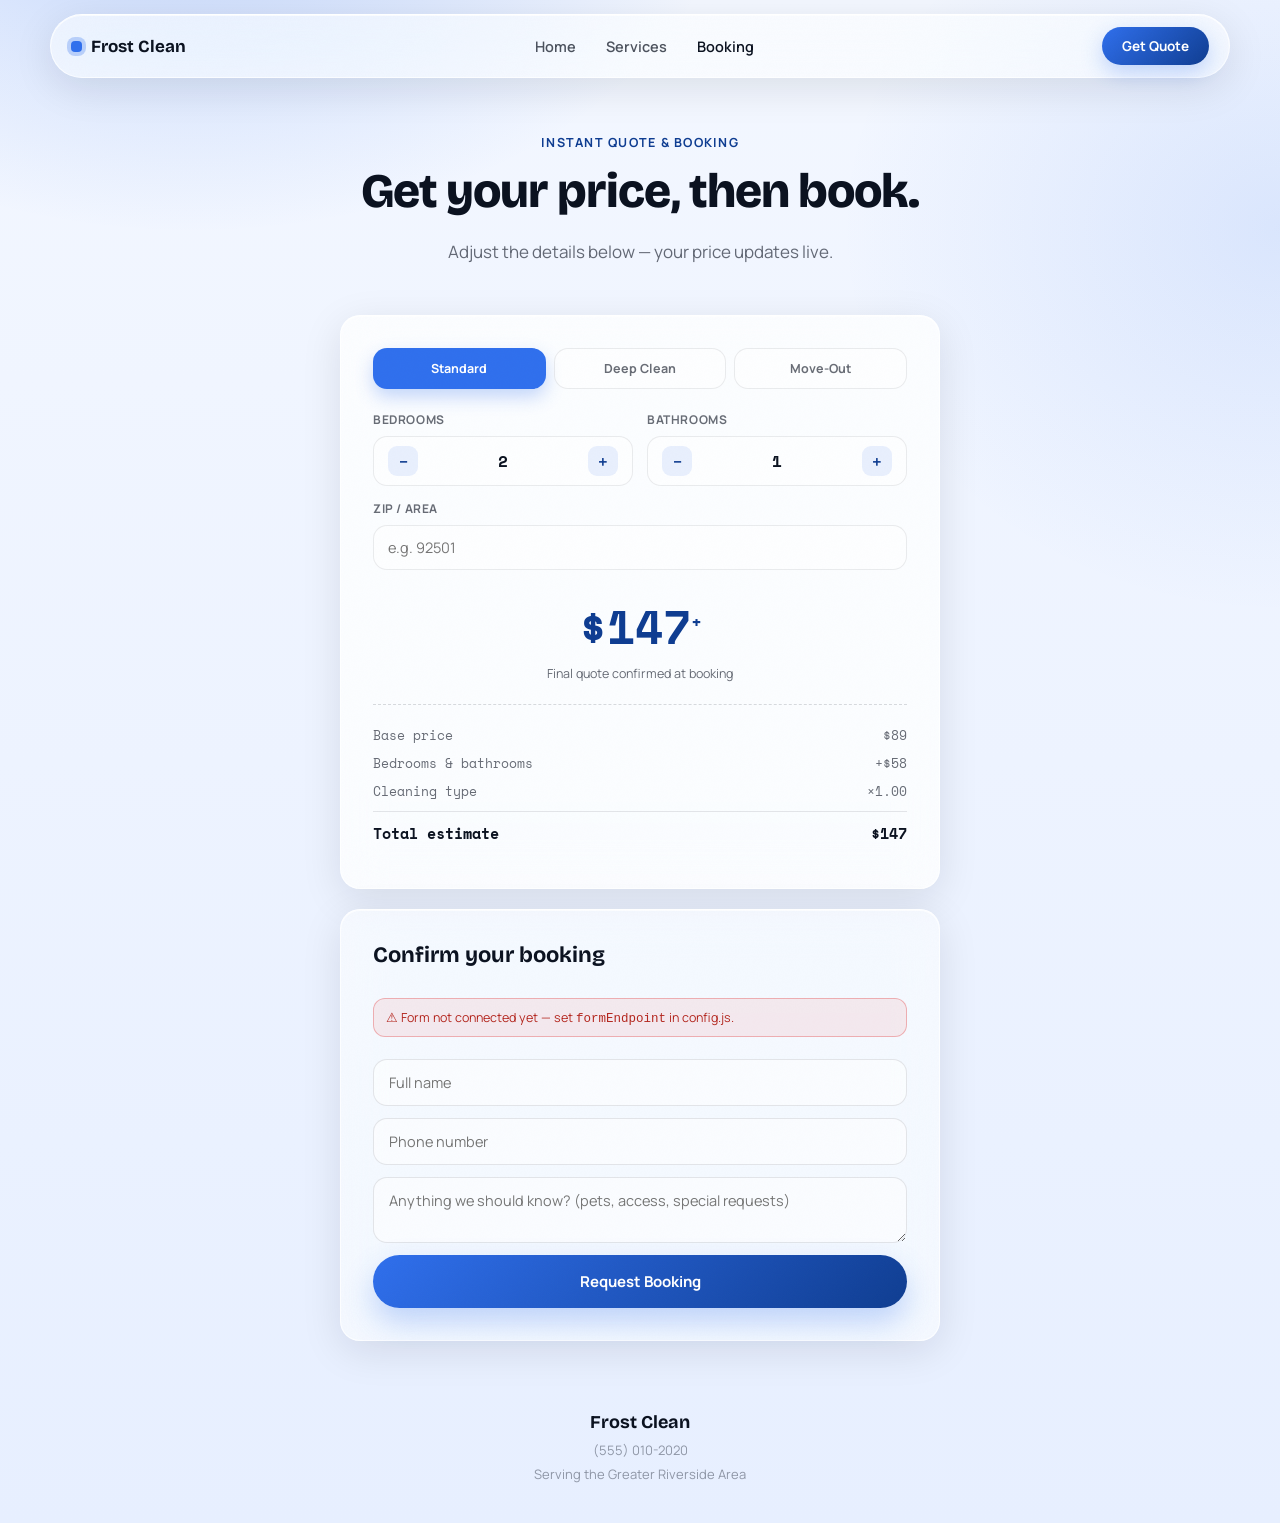
==== booking.html @ 078ac019 "Add files via upload" ====
<!DOCTYPE html>
<html lang="en">
<head>
<meta charset="UTF-8">
<meta name="viewport" content="width=device-width, initial-scale=1.0">
<title>Frost Clean — Book Now</title>
<link rel="icon" href="data:image/svg+xml,%3Csvg xmlns='http://www.w3.org/2000/svg' viewBox='0 0 32 32'%3E%3Crect width='32' height='32' rx='8' fill='%232F6FED'/%3E%3Ccircle cx='16' cy='16' r='7' fill='white' fill-opacity='0.9'/%3E%3C/svg%3E">
<link rel="stylesheet" href="styles.css">
</head>
<body>

<header>
  <div class="nav-inner glass">
    <div class="brand"><span class="brand-dot"></span> <span data-biz-name>Frost Clean</span></div>
    <div class="nav-links">
      <a href="index.html">Home</a>
      <a href="services.html">Services</a>
      <a href="booking.html" class="current">Booking</a>
    </div>
    <a href="booking.html" class="nav-cta">Get Quote</a>
  </div>
</header>

<section class="hero wrap" style="padding-top:70px;">
  <div class="eyebrow">Instant Quote &amp; Booking</div>
  <h1 class="font-display" style="font-size:clamp(32px,5.6vw,48px);">Get your price, then book.</h1>
  <p>Adjust the details below — your price updates live.</p>
</section>

<section class="wrap">
  <div class="calc glass glass-strong glass-reactive">
    <div class="type-pills" id="typePills"></div>

    <div class="calc-grid">
      <div class="field">
        <label>Bedrooms</label>
        <div class="stepper">
          <button type="button" data-step="-1" data-target="bed" aria-label="Decrease bedrooms">&minus;</button>
          <span id="bedVal">2</span>
          <button type="button" data-step="1" data-target="bed" aria-label="Increase bedrooms">+</button>
        </div>
      </div>
      <div class="field">
        <label>Bathrooms</label>
        <div class="stepper">
          <button type="button" data-step="-1" data-target="bath" aria-label="Decrease bathrooms">&minus;</button>
          <span id="bathVal">1</span>
          <button type="button" data-step="1" data-target="bath" aria-label="Increase bathrooms">+</button>
        </div>
      </div>
      <div class="field zip-field" style="grid-column: span 2;">
        <label for="zipVal">Zip / Area</label>
        <input type="text" id="zipVal" placeholder="e.g. 92501">
      </div>
    </div>

    <div class="price-hero">
      <div class="ripple" id="ripple"></div>
      <div class="amount" id="priceAmount">$0<sup>+</sup></div>
      <div class="caption">Final quote confirmed at booking</div>
    </div>

    <div class="breakdown">
      <div class="b-row"><span>Base price</span><span id="bBase">$0</span></div>
      <div class="b-row"><span>Bedrooms &amp; bathrooms</span><span id="bRooms">+$0</span></div>
      <div class="b-row"><span>Cleaning type</span><span id="bType">&times;1.00</span></div>
      <div class="b-row total"><span>Total estimate</span><span id="bTotal">$0</span></div>
    </div>
  </div>

  <div class="calc glass" style="margin-top:20px;">
    <h2 class="font-display" style="font-size:22px; margin-bottom:18px;">Confirm your booking</h2>
    <form class="book-form" id="bookingForm">
      <input type="hidden" id="quoteSummaryHidden" name="quote_summary" value="">
      <input type="text" name="_gotcha" style="display:none" tabindex="-1" autocomplete="off">

      <label class="sr-only" for="bName">Full name</label>
      <input type="text" id="bName" name="name" placeholder="Full name" required autocomplete="name">

      <label class="sr-only" for="bPhone">Phone number</label>
      <input type="tel" id="bPhone" name="phone" placeholder="Phone number" required autocomplete="tel">

      <label class="sr-only" for="bNotes">Notes</label>
      <textarea id="bNotes" name="notes" placeholder="Anything we should know? (pets, access, special requests)"></textarea>

      <button type="submit" class="btn-primary">Request Booking</button>
    </form>
  </div>
</section>

<footer>
  <div class="footer-brand" data-biz-name>Frost Clean</div>
  <div class="footer-meta" data-biz-phone>(555) 010-2020</div>
  <div class="footer-meta" data-biz-area></div>
</footer>

<script src="config.js"></script>
<script src="script.js"></script>
</body>
</html>
---- styles.css ----
/* ============================================================
   FROST — main stylesheet
   Fonts: Bricolage Grotesque (display, has real character),
          Manrope (body), Space Mono (data/price — adds personality)
   ============================================================ */

@import url('https://fonts.googleapis.com/css2?family=Bricolage+Grotesque:opsz,wght@12..96,400..800&family=Manrope:wght@400;500;600;700;800&family=Space+Mono:wght@400;700&display=swap');

:root{
  --ink: #0B1220;
  --ink-soft: rgba(11,18,32,0.62);
  --ink-faint: rgba(11,18,32,0.4);
  --blue: #2F6FED;
  --blue-bright: #4FA8FF;
  --blue-deep: #0F3D91;
  --blue-glow: rgba(47,111,237,0.28);
  --surface: #F3F7FF;
  --surface-2: #E7EFFF;
  --glass: rgba(255,255,255,0.55);
  --glass-strong: rgba(255,255,255,0.78);
  --glass-border: rgba(255,255,255,0.7);
  --radius-lg: 28px;
  --radius-md: 20px;
  --radius-sm: 13px;
}

*{ margin:0; padding:0; box-sizing:border-box; }
html{ scroll-behavior:smooth; }
body{
  font-family:'Manrope', sans-serif;
  color:var(--ink);
  background:
    radial-gradient(ellipse 1000px 700px at 15% -10%, var(--blue-glow), transparent 55%),
    radial-gradient(ellipse 800px 700px at 100% 15%, rgba(47,111,237,0.12), transparent 55%),
    linear-gradient(180deg, var(--surface) 0%, var(--surface-2) 100%);
  overflow-x:hidden;
  -webkit-font-smoothing:antialiased;
}
a{ color:inherit; text-decoration:none; }
button{ font-family:inherit; cursor:pointer; border:none; background:none; }
img{ max-width:100%; display:block; }
::selection{ background:var(--blue); color:#fff; }

@media (prefers-reduced-motion: reduce){
  *{ animation-duration:0.01ms !important; animation-iteration-count:1 !important; transition-duration:0.01ms !important; }
}

.font-display{ font-family:'Bricolage Grotesque', sans-serif; }
.font-mono{ font-family:'Space Mono', monospace; }

.wrap{ max-width:1180px; margin:0 auto; padding:0 24px; }

/* ============================================================
   GLASS PRIMITIVE — layered, grainy, directionally lit (not flat)
   ============================================================ */
.glass{
  position:relative;
  background:var(--glass);
  backdrop-filter:blur(20px) saturate(160%);
  -webkit-backdrop-filter:blur(20px) saturate(160%);
  border:1px solid var(--glass-border);
  border-top-color:rgba(255,255,255,0.95);
  border-radius:var(--radius-md);
  box-shadow:0 10px 40px rgba(11,18,32,0.10), inset 0 1px 0 rgba(255,255,255,0.7);
}
.glass::before{
  content:''; position:absolute; inset:0; border-radius:inherit; pointer-events:none; opacity:0.5;
  background-image:url("data:image/svg+xml,%3Csvg xmlns='http://www.w3.org/2000/svg' width='60' height='60'%3E%3Cfilter id='n'%3E%3CfeTurbulence type='fractalNoise' baseFrequency='0.9' numOctaves='2' stitchTiles='stitch'/%3E%3C/filter%3E%3Crect width='100%25' height='100%25' filter='url(%23n)' opacity='0.03'/%3E%3C/svg%3E");
}
.glass-strong{ background:var(--glass-strong); }

/* cursor-reactive highlight — set via JS custom props --mx/--my */
.glass-reactive{ --mx:50%; --my:50%; }
.glass-reactive::after{
  content:''; position:absolute; inset:0; border-radius:inherit; pointer-events:none;
  background: radial-gradient(circle 220px at var(--mx) var(--my), rgba(255,255,255,0.55), transparent 70%);
  opacity:0; transition:opacity .3s ease;
}
.glass-reactive:hover::after{ opacity:1; }

.tilt{ transition:transform .35s cubic-bezier(.2,.8,.2,1), box-shadow .35s ease; }
.tilt:hover{ transform:translateY(-5px); box-shadow:0 24px 60px rgba(11,18,32,0.16); }

/* ============================================================
   THE OPENING WIPE (site-wide, plays once per session)
   ============================================================ */
#intro{
  position:fixed; inset:0; z-index:9999;
  background:
    radial-gradient(circle at 30% 20%, rgba(255,255,255,0.9), transparent 55%),
    linear-gradient(160deg, #eaf3ff 0%, #cfe3ff 45%, #9fc3ff 100%);
  clip-path: polygon(0% 0%, 100% 0%, 100% 100%, 0% 100%);
  animation: wipeAway 1.6s 0.9s cubic-bezier(.7,0,.2,1) forwards;
}
#intro::before{
  content:''; position:absolute; inset:0;
  background: linear-gradient(115deg, transparent 35%, rgba(255,255,255,0.7) 48%, transparent 60%);
  background-size: 260% 260%; background-position: 120% 0%;
  animation: shineSweep 1.4s 1.0s ease-in forwards;
}
@keyframes shineSweep{ to{ background-position: -20% 100%; } }
@keyframes wipeAway{
  0%{ clip-path: polygon(0% 0%, 100% 0%, 100% 100%, 0% 100%); }
  100%{ clip-path: polygon(150% -60%, 230% -60%, 230% 170%, 150% 170%); }
}
.foam-bubble{
  position:absolute; border-radius:50%;
  background: radial-gradient(circle at 30% 30%, #ffffff, #cfe3ff 70%);
  opacity:0; transform:scale(0.3);
  animation: bubbleUp 0.7s ease-out forwards;
  box-shadow: inset -4px -4px 10px rgba(47,111,237,0.15), 0 4px 10px rgba(47,111,237,0.15);
}
@keyframes bubbleUp{
  0%{ opacity:0; transform:scale(0.3) translateY(20px); }
  60%{ opacity:1; transform:scale(1.08) translateY(0); }
  100%{ opacity:0.95; transform:scale(1) translateY(0); }
}
.intro-word{
  position:absolute; top:50%; left:50%; transform:translate(-50%,-50%);
  font-family:'Bricolage Grotesque',sans-serif; font-weight:800; font-size:clamp(28px,6vw,54px);
  color:var(--blue-deep); letter-spacing:-0.02em; opacity:0;
  animation: wordIn 0.6s ease-out 0.15s forwards, wordOut 0.5s ease-in 1.0s forwards;
}
@keyframes wordIn{ from{ opacity:0; transform:translate(-50%,-50%) scale(0.85); } to{ opacity:1; transform:translate(-50%,-50%) scale(1); } }
@keyframes wordOut{ to{ opacity:0; transform:translate(-50%,-50%) scale(1.05); } }
body.intro-active{ overflow:hidden; height:100%; }

/* ============================================================
   NAV
   ============================================================ */
header{ position:sticky; top:14px; z-index:100; display:flex; justify-content:center; padding:0 14px; }
.nav-inner{
  width:100%; max-width:1180px; display:flex; align-items:center; justify-content:space-between;
  padding:12px 20px; border-radius:999px;
}
.brand{ display:flex; align-items:center; gap:9px; font-family:'Bricolage Grotesque',sans-serif; font-weight:700; font-size:17px; }
.brand-dot{ width:11px; height:11px; border-radius:4px; background:var(--blue); box-shadow:0 0 0 4px var(--blue-glow); }
.nav-links{ display:flex; gap:30px; font-size:14.5px; font-weight:600; }
.nav-links a{ opacity:.72; transition:.2s; }
.nav-links a:hover, .nav-links a.current{ opacity:1; }
.nav-cta{
  background:linear-gradient(135deg, var(--blue), var(--blue-deep)); color:#fff; font-weight:700; font-size:13.5px;
  padding:10px 20px; border-radius:999px; box-shadow:0 8px 22px var(--blue-glow); transition:transform .2s;
}
.nav-cta:hover{ transform:translateY(-2px); }
.nav-toggle{ display:none; }

/* ============================================================
   HERO with split-word entrance
   ============================================================ */
.hero{ text-align:center; padding:90px 24px 50px; }
.eyebrow{ font-size:12.5px; font-weight:700; letter-spacing:.1em; text-transform:uppercase; color:var(--blue-deep); margin-bottom:16px; }
.hero h1{ font-family:'Bricolage Grotesque',sans-serif; font-weight:800; font-size:clamp(38px,7vw,68px); letter-spacing:-0.02em; line-height:1.02; }
.split-word{ display:inline-block; overflow:hidden; vertical-align:top; margin:0 6px; }
.split-word span{ display:inline-block; transform:translateY(110%); animation:wordRise .7s cubic-bezier(.2,.9,.25,1) forwards; }
@keyframes wordRise{ to{ transform:translateY(0); } }
.hero p{ color:var(--ink-soft); max-width:540px; margin:22px auto 0; font-size:17px; line-height:1.6; }

/* trust marquee */
.marquee{ overflow:hidden; white-space:nowrap; padding:26px 0; -webkit-mask-image:linear-gradient(90deg,transparent,#000 10%,#000 90%,transparent); mask-image:linear-gradient(90deg,transparent,#000 10%,#000 90%,transparent); }
.marquee-track{ display:inline-flex; animation:scrollMarquee 22s linear infinite; }
.marquee-track span{ font-family:'Space Mono',monospace; font-size:13px; letter-spacing:.06em; padding:0 26px; color:var(--ink-faint); }
.marquee-track span.dot{ color:var(--blue); }
@keyframes scrollMarquee{ from{ transform:translateX(0); } to{ transform:translateX(-50%); } }

/* ============================================================
   BENTO SERVICES GRID (asymmetric — not uniform 3-col)
   ============================================================ */
section{ padding:70px 0; }
.section-head{ max-width:600px; margin:0 auto 44px; text-align:center; }
.section-head h2{ font-family:'Bricolage Grotesque',sans-serif; font-weight:800; font-size:clamp(28px,4.4vw,42px); letter-spacing:-0.01em; }
.section-head p{ color:var(--ink-soft); margin-top:12px; font-size:15.5px; }

.bento{ display:grid; grid-template-columns:repeat(4, 1fr); grid-auto-rows:150px; gap:16px; }
.bento-card{ padding:26px; display:flex; flex-direction:column; justify-content:flex-end; overflow:hidden; }
.bento-card.big{ grid-column:span 2; grid-row:span 2; }
.bento-card h3{ font-family:'Bricolage Grotesque',sans-serif; font-weight:700; font-size:20px; margin-bottom:8px; }
.bento-card.big h3{ font-size:26px; }
.bento-card p{ color:var(--ink-soft); font-size:14px; line-height:1.5; }
.bento-card .glow{ position:absolute; width:180px; height:180px; border-radius:50%; background:radial-gradient(circle, var(--blue-glow), transparent 70%); top:-60px; right:-60px; }

/* ============================================================
   TESTIMONIALS
   ============================================================ */
.testi-grid{ display:grid; grid-template-columns:repeat(3,1fr); gap:18px; }
.testi-card{ padding:26px; }
.stars{ color:var(--blue); letter-spacing:2px; margin-bottom:12px; }
.testi-card p{ font-size:14.5px; margin-bottom:14px; }
.testi-name{ font-weight:700; font-size:13.5px; }

/* ============================================================
   BIG CTA BANNER
   ============================================================ */
.cta-banner{
  margin:20px 24px; padding:60px 40px; text-align:center; border-radius:32px;
  background:linear-gradient(135deg, var(--blue-deep), var(--blue));
  color:#fff; position:relative; overflow:hidden;
}
.cta-banner h2{ font-family:'Bricolage Grotesque',sans-serif; font-weight:800; font-size:clamp(28px,4.6vw,44px); margin-bottom:14px; }
.cta-banner p{ opacity:.85; max-width:460px; margin:0 auto 26px; }
.cta-banner .btn-white{
  display:inline-block; background:#fff; color:var(--blue-deep); font-weight:800; padding:15px 30px; border-radius:999px;
  transition:transform .2s;
}
.cta-banner .btn-white:hover{ transform:translateY(-3px); }

/* ============================================================
   CALCULATOR (booking page)
   ============================================================ */
.calc{ max-width:600px; margin:0 auto; padding:32px; }
.type-pills{ display:flex; gap:8px; margin-bottom:22px; }
.pill{ flex:1; text-align:center; padding:11px 8px; border-radius:14px; font-size:12.5px; font-weight:700;
  background:rgba(255,255,255,0.5); border:1px solid rgba(11,18,32,0.08); cursor:pointer; transition:.2s; color:var(--ink-soft); }
.pill.active{ background:var(--blue); color:#fff; box-shadow:0 8px 18px var(--blue-glow); border-color:transparent; }
.calc-grid{ display:grid; grid-template-columns:1fr 1fr; gap:14px; margin-bottom:22px; }
.field label{ display:block; font-size:12px; font-weight:700; color:var(--ink-soft); text-transform:uppercase; letter-spacing:.05em; margin-bottom:8px; }
.stepper{ display:flex; align-items:center; gap:12px; background:rgba(255,255,255,0.5); border:1px solid rgba(11,18,32,0.08); border-radius:14px; padding:9px 14px; }
.stepper button{ width:30px; height:30px; border-radius:9px; background:rgba(47,111,237,0.1); color:var(--blue-deep); font-size:17px; font-weight:700; transition:.2s; }
.stepper button:hover{ background:var(--blue); color:#fff; }
.stepper span{ font-family:'Space Mono',monospace; font-weight:700; flex:1; text-align:center; }
.zip-field input{ width:100%; padding:12px 14px; border-radius:14px; border:1px solid rgba(11,18,32,0.08); background:rgba(255,255,255,0.5); font-family:inherit; font-size:14.5px; }
.zip-field input:focus{ outline:none; border-color:var(--blue); box-shadow:0 0 0 3px var(--blue-glow); }
.breakdown{ border-top:1px dashed rgba(11,18,32,0.15); padding-top:16px; margin-bottom:8px; }
.b-row{ display:flex; justify-content:space-between; font-size:13px; color:var(--ink-soft); padding:4px 0; font-family:'Space Mono',monospace; }
.b-row.total{ color:var(--ink); font-weight:700; font-size:15px; border-top:1px solid rgba(11,18,32,0.1); margin-top:6px; padding-top:10px; }
.price-hero{ text-align:center; margin:18px 0 22px; position:relative; }
.price-hero .amount{ font-family:'Space Mono',monospace; font-weight:700; font-size:46px; color:var(--blue-deep); }
.price-hero .amount sup{ font-size:18px; }
.price-hero .caption{ font-size:12.5px; color:var(--ink-soft); margin-top:4px; }
.ripple{ position:absolute; left:50%; top:50%; width:10px; height:10px; border-radius:50%; border:2px solid var(--blue-bright); transform:translate(-50%,-50%); opacity:0; pointer-events:none; }
.ripple.animate{ animation: rippleOut 0.6s ease-out; }
@keyframes rippleOut{ 0%{ opacity:0.8; width:10px; height:10px; } 100%{ opacity:0; width:170px; height:170px; } }

.btn-primary{
  display:block; width:100%; text-align:center; padding:16px; border-radius:999px;
  background:linear-gradient(135deg, var(--blue), var(--blue-deep)); color:#fff;
  font-weight:700; font-size:15px; box-shadow:0 14px 30px var(--blue-glow); transition:transform .2s;
}
.btn-primary:hover{ transform:translateY(-3px); }

.book-form{ display:flex; flex-direction:column; gap:12px; margin-top:30px; }
.book-form input, .book-form select, .book-form textarea{
  padding:13px 15px; border-radius:14px; border:1px solid rgba(11,18,32,0.1); background:rgba(255,255,255,0.55);
  font-family:inherit; font-size:14.5px;
}
.book-form input:focus, .book-form select:focus, .book-form textarea:focus{ outline:none; border-color:var(--blue); box-shadow:0 0 0 3px var(--blue-glow); }
.sr-only{ position:absolute; width:1px; height:1px; padding:0; margin:-1px; overflow:hidden; clip:rect(0,0,0,0); white-space:nowrap; border:0; }

/* ============================================================
   SERVICES PAGE — pricing tiers
   ============================================================ */
.tier-grid{ display:grid; grid-template-columns:repeat(3,1fr); gap:20px; }
.tier-card{ padding:32px 26px; text-align:center; }
.tier-card.featured{ border:2px solid var(--blue); transform:scale(1.03); }
.tier-name{ font-family:'Bricolage Grotesque',sans-serif; font-weight:700; font-size:20px; margin-bottom:8px; }
.tier-price{ font-family:'Space Mono',monospace; font-weight:700; font-size:36px; color:var(--blue-deep); margin-bottom:16px; }
.tier-list{ list-style:none; text-align:left; margin-bottom:24px; }
.tier-list li{ font-size:13.5px; color:var(--ink-soft); padding:7px 0; border-bottom:1px solid rgba(11,18,32,0.06); }
.tier-list li::before{ content:'✓ '; color:var(--blue); font-weight:700; }

/* ============================================================
   WIPE-CLEAN SCROLL REVEAL
   ============================================================ */
.wipe{ opacity:0; clip-path: polygon(0 0, 0 0, 0 100%, 0% 100%); transition: clip-path 0.9s cubic-bezier(.65,0,.35,1), opacity 0.5s ease; }
.wipe.wipe-in{ opacity:1; clip-path: polygon(0 0, 100% 0, 100% 100%, 0% 100%); }

/* ============================================================
   FOOTER
   ============================================================ */
footer{ text-align:center; padding:70px 20px 40px; }
.footer-brand{ font-family:'Bricolage Grotesque',sans-serif; font-weight:700; font-size:18px; margin-bottom:8px; }
.footer-meta{ font-size:13px; color:var(--ink-faint); margin-top:6px; }

/* ============================================================
   RESPONSIVE
   ============================================================ */
@media (max-width:900px){
  .bento{ grid-template-columns:repeat(2,1fr); }
  .bento-card.big{ grid-column:span 2; grid-row:span 1; min-height:200px; }
  .testi-grid{ grid-template-columns:1fr; }
  .tier-grid{ grid-template-columns:1fr; }
  .tier-card.featured{ transform:none; }
}
@media (max-width:640px){
  .nav-links{ display:none; }
  .bento{ grid-template-columns:1fr; }
  .bento-card.big{ grid-column:span 1; }
  .calc-grid{ grid-template-columns:1fr; }
}
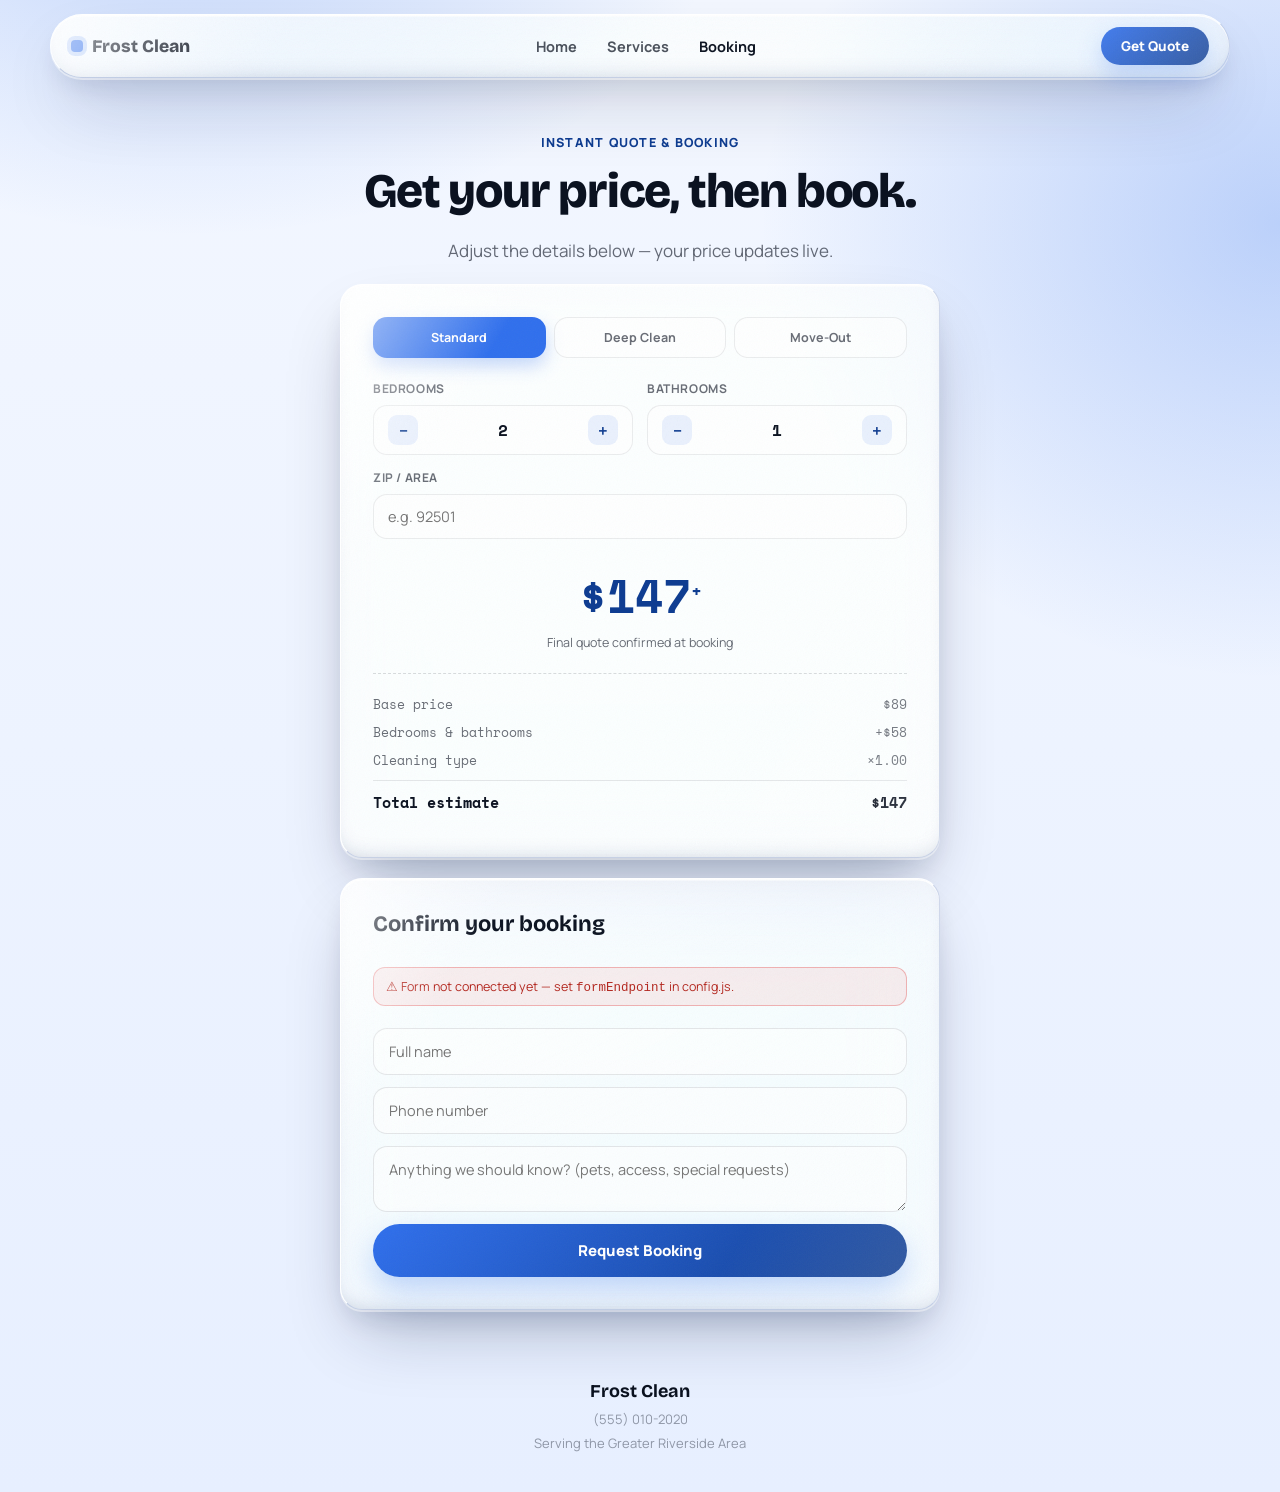
==== commit 6534ca5d: "Add files via upload" ====
--- a/booking.html
+++ b/booking.html
@@ -3,8 +3,12 @@
 <head>
 <meta charset="UTF-8">
 <meta name="viewport" content="width=device-width, initial-scale=1.0">
+<meta name="theme-color" content="#2F6FED">
 <title>Frost Clean — Book Now</title>
+<meta name="description" content="Get an instant price and book your cleaning in under a minute.">
 <link rel="icon" href="data:image/svg+xml,%3Csvg xmlns='http://www.w3.org/2000/svg' viewBox='0 0 32 32'%3E%3Crect width='32' height='32' rx='8' fill='%232F6FED'/%3E%3Ccircle cx='16' cy='16' r='7' fill='white' fill-opacity='0.9'/%3E%3C/svg%3E">
+<link rel="preconnect" href="https://fonts.googleapis.com">
+<link rel="preconnect" href="https://fonts.gstatic.com" crossorigin>
 <link rel="stylesheet" href="styles.css">
 </head>
 <body>
@@ -94,7 +98,9 @@
   <div class="footer-meta" data-biz-area></div>
 </footer>
 
-<script src="config.js"></script>
-<script src="script.js"></script>
+<div class="mobile-cta glass-strong" id="mobileCta"></div>
+
+<script src="config.js" defer></script>
+<script src="script.js" defer></script>
 </body>
 </html>
--- a/styles.css
+++ b/styles.css
@@ -2,6 +2,11 @@
    FROST — main stylesheet
    Fonts: Bricolage Grotesque (display, has real character),
           Manrope (body), Space Mono (data/price — adds personality)
+
+   Colors are set as CSS variables here as sane fallbacks, but
+   theme.js overwrites --blue / --blue-deep / --blue-bright /
+   --blue-glow at runtime from config.js. You should not need to
+   edit the color values below for a normal rebrand.
    ============================================================ */
 
 @import url('https://fonts.googleapis.com/css2?family=Bricolage+Grotesque:opsz,wght@12..96,400..800&family=Manrope:wght@400;500;600;700;800&family=Space+Mono:wght@400;700&display=swap');
@@ -16,12 +21,12 @@
   --blue-glow: rgba(47,111,237,0.28);
   --surface: #F3F7FF;
   --surface-2: #E7EFFF;
-  --glass: rgba(255,255,255,0.55);
-  --glass-strong: rgba(255,255,255,0.78);
-  --glass-border: rgba(255,255,255,0.7);
-  --radius-lg: 28px;
-  --radius-md: 20px;
-  --radius-sm: 13px;
+  --glass: rgba(255,255,255,0.46);
+  --glass-strong: rgba(255,255,255,0.72);
+  --glass-border: rgba(255,255,255,0.75);
+  --radius-lg: 30px;
+  --radius-md: 22px;
+  --radius-sm: 14px;
 }
 
 *{ margin:0; padding:0; box-sizing:border-box; }
@@ -31,7 +36,7 @@
   color:var(--ink);
   background:
     radial-gradient(ellipse 1000px 700px at 15% -10%, var(--blue-glow), transparent 55%),
-    radial-gradient(ellipse 800px 700px at 100% 15%, rgba(47,111,237,0.12), transparent 55%),
+    radial-gradient(ellipse 800px 700px at 100% 15%, var(--blue-glow), transparent 65%),
     linear-gradient(180deg, var(--surface) 0%, var(--surface-2) 100%);
   overflow-x:hidden;
   -webkit-font-smoothing:antialiased;
@@ -51,38 +56,85 @@
 .wrap{ max-width:1180px; margin:0 auto; padding:0 24px; }
 
 /* ============================================================
-   GLASS PRIMITIVE — layered, grainy, directionally lit (not flat)
+   GLASS PRIMITIVE — thick, layered, directionally lit "real glass"
+   Built from: a lit top-left edge, a darker bottom-right edge,
+   a diagonal specular sheen, fine grain, and a deep drop shadow
+   so the panel reads as a physical slab, not a flat tint.
    ============================================================ */
 .glass{
   position:relative;
-  background:var(--glass);
-  backdrop-filter:blur(20px) saturate(160%);
-  -webkit-backdrop-filter:blur(20px) saturate(160%);
-  border:1px solid var(--glass-border);
+  background:
+    linear-gradient(155deg, var(--glass-strong) 0%, var(--glass) 55%, var(--glass) 100%);
+  backdrop-filter:blur(34px) saturate(190%) brightness(1.04);
+  -webkit-backdrop-filter:blur(34px) saturate(190%) brightness(1.04);
+  border-radius:var(--radius-md);
+  border:1.5px solid rgba(255,255,255,0.65);
   border-top-color:rgba(255,255,255,0.95);
-  border-radius:var(--radius-md);
-  box-shadow:0 10px 40px rgba(11,18,32,0.10), inset 0 1px 0 rgba(255,255,255,0.7);
+  border-left-color:rgba(255,255,255,0.85);
+  border-right-color:rgba(60,90,160,0.22);
+  border-bottom-color:rgba(60,90,160,0.28);
+  box-shadow:
+    inset 0 1.5px 0 rgba(255,255,255,0.95),
+    inset 0 -10px 24px -18px rgba(15,40,90,0.35),
+    0 2px 0 rgba(255,255,255,0.45),
+    0 14px 30px -10px rgba(11,25,60,0.16),
+    0 34px 70px -20px rgba(11,25,60,0.30);
 }
 .glass::before{
-  content:''; position:absolute; inset:0; border-radius:inherit; pointer-events:none; opacity:0.5;
-  background-image:url("data:image/svg+xml,%3Csvg xmlns='http://www.w3.org/2000/svg' width='60' height='60'%3E%3Cfilter id='n'%3E%3CfeTurbulence type='fractalNoise' baseFrequency='0.9' numOctaves='2' stitchTiles='stitch'/%3E%3C/filter%3E%3Crect width='100%25' height='100%25' filter='url(%23n)' opacity='0.03'/%3E%3C/svg%3E");
-}
-.glass-strong{ background:var(--glass-strong); }
+  content:''; position:absolute; inset:0; border-radius:inherit; pointer-events:none;
+  background-image:
+    linear-gradient(122deg, rgba(255,255,255,0.65) 0%, rgba(255,255,255,0) 20%, rgba(255,255,255,0) 72%, rgba(255,255,255,0.18) 100%),
+    url("data:image/svg+xml,%3Csvg xmlns='http://www.w3.org/2000/svg' width='60' height='60'%3E%3Cfilter id='n'%3E%3CfeTurbulence type='fractalNoise' baseFrequency='0.9' numOctaves='2' stitchTiles='stitch'/%3E%3C/filter%3E%3Crect width='100%25' height='100%25' filter='url(%23n)' opacity='0.045'/%3E%3C/svg%3E");
+  mix-blend-mode:normal;
+}
+.glass-strong{ background:linear-gradient(155deg, var(--glass-strong) 0%, var(--glass-strong) 100%); }
 
 /* cursor-reactive highlight — set via JS custom props --mx/--my */
 .glass-reactive{ --mx:50%; --my:50%; }
 .glass-reactive::after{
   content:''; position:absolute; inset:0; border-radius:inherit; pointer-events:none;
-  background: radial-gradient(circle 220px at var(--mx) var(--my), rgba(255,255,255,0.55), transparent 70%);
+  background: radial-gradient(circle 240px at var(--mx) var(--my), rgba(255,255,255,0.6), transparent 70%);
   opacity:0; transition:opacity .3s ease;
 }
 .glass-reactive:hover::after{ opacity:1; }
 
 .tilt{ transition:transform .35s cubic-bezier(.2,.8,.2,1), box-shadow .35s ease; }
-.tilt:hover{ transform:translateY(-5px); box-shadow:0 24px 60px rgba(11,18,32,0.16); }
+.tilt:hover{ transform:translateY(-6px); box-shadow:
+  inset 0 1.5px 0 rgba(255,255,255,0.95),
+  inset 0 -10px 24px -18px rgba(15,40,90,0.35),
+  0 2px 0 rgba(255,255,255,0.45),
+  0 24px 45px -12px rgba(11,25,60,0.22),
+  0 44px 90px -20px rgba(11,25,60,0.36); }
+
+/* ============================================================
+   3D TILT — real perspective rotation driven by cursor position
+   (set via JS custom props --rx/--ry/--tz), layered with the
+   glass specular sheen so a panel reads as a lifted, lit slab of
+   glass rather than a flat card with a shadow.
+   ============================================================ */
+.tilt-3d-scope{ perspective:1400px; }
+.tilt-3d{
+  --rx:0deg; --ry:0deg; --tz:0px;
+  transform:perspective(1400px) rotateX(var(--rx)) rotateY(var(--ry)) translateZ(var(--tz));
+  transition:transform .5s cubic-bezier(.2,.8,.2,1), box-shadow .5s ease;
+  will-change:transform;
+}
+.tilt-3d.tilting{ transition:transform .05s linear; }
+.tilt-3d:hover{
+  --tz:14px;
+  box-shadow:
+    inset 0 1.5px 0 rgba(255,255,255,0.95),
+    inset 0 -10px 24px -18px rgba(15,40,90,0.35),
+    0 2px 0 rgba(255,255,255,0.45),
+    0 30px 50px -14px rgba(11,25,60,0.24),
+    0 54px 100px -24px rgba(11,25,60,0.38);
+}
 
 /* ============================================================
    THE OPENING WIPE (site-wide, plays once per session)
+   Deliberately paced: mark draws in, name settles, tagline
+   arrives, then the frost wipes away. ~5.6s for first-time
+   visitors; a "Skip" control is always available.
    ============================================================ */
 #intro{
   position:fixed; inset:0; z-index:9999;
@@ -90,39 +142,69 @@
     radial-gradient(circle at 30% 20%, rgba(255,255,255,0.9), transparent 55%),
     linear-gradient(160deg, #eaf3ff 0%, #cfe3ff 45%, #9fc3ff 100%);
   clip-path: polygon(0% 0%, 100% 0%, 100% 100%, 0% 100%);
-  animation: wipeAway 1.6s 0.9s cubic-bezier(.7,0,.2,1) forwards;
+  animation: wipeAway 2.2s 3.4s cubic-bezier(.7,0,.2,1) forwards;
 }
 #intro::before{
   content:''; position:absolute; inset:0;
   background: linear-gradient(115deg, transparent 35%, rgba(255,255,255,0.7) 48%, transparent 60%);
   background-size: 260% 260%; background-position: 120% 0%;
-  animation: shineSweep 1.4s 1.0s ease-in forwards;
+  animation: shineSweep 2.0s 3.5s ease-in forwards;
 }
 @keyframes shineSweep{ to{ background-position: -20% 100%; } }
 @keyframes wipeAway{
   0%{ clip-path: polygon(0% 0%, 100% 0%, 100% 100%, 0% 100%); }
   100%{ clip-path: polygon(150% -60%, 230% -60%, 230% 170%, 150% 170%); }
 }
+.intro-mark{
+  position:absolute; top:44%; left:50%; transform:translate(-50%,-50%);
+  width:64px; height:64px; border-radius:18px;
+  background:rgba(255,255,255,0.5); border:2px solid rgba(255,255,255,0.9);
+  opacity:0; animation: markIn 1.1s cubic-bezier(.2,.8,.2,1) 0.2s forwards;
+}
+.intro-mark::before{
+  content:''; position:absolute; inset:14px; border-radius:50%;
+  background:var(--blue-deep); opacity:0.85;
+}
+@keyframes markIn{
+  0%{ opacity:0; transform:translate(-50%,-50%) scale(0.5) rotate(-25deg); }
+  70%{ opacity:1; transform:translate(-50%,-50%) scale(1.06) rotate(4deg); }
+  100%{ opacity:1; transform:translate(-50%,-50%) scale(1) rotate(0deg); }
+}
 .foam-bubble{
   position:absolute; border-radius:50%;
   background: radial-gradient(circle at 30% 30%, #ffffff, #cfe3ff 70%);
   opacity:0; transform:scale(0.3);
-  animation: bubbleUp 0.7s ease-out forwards;
+  animation: bubbleUp 1.3s ease-out forwards;
   box-shadow: inset -4px -4px 10px rgba(47,111,237,0.15), 0 4px 10px rgba(47,111,237,0.15);
 }
 @keyframes bubbleUp{
-  0%{ opacity:0; transform:scale(0.3) translateY(20px); }
-  60%{ opacity:1; transform:scale(1.08) translateY(0); }
+  0%{ opacity:0; transform:scale(0.3) translateY(26px); }
+  55%{ opacity:1; transform:scale(1.08) translateY(0); }
   100%{ opacity:0.95; transform:scale(1) translateY(0); }
 }
 .intro-word{
-  position:absolute; top:50%; left:50%; transform:translate(-50%,-50%);
+  position:absolute; top:56%; left:50%; transform:translate(-50%,-50%);
   font-family:'Bricolage Grotesque',sans-serif; font-weight:800; font-size:clamp(28px,6vw,54px);
-  color:var(--blue-deep); letter-spacing:-0.02em; opacity:0;
-  animation: wordIn 0.6s ease-out 0.15s forwards, wordOut 0.5s ease-in 1.0s forwards;
-}
-@keyframes wordIn{ from{ opacity:0; transform:translate(-50%,-50%) scale(0.85); } to{ opacity:1; transform:translate(-50%,-50%) scale(1); } }
-@keyframes wordOut{ to{ opacity:0; transform:translate(-50%,-50%) scale(1.05); } }
+  color:var(--blue-deep); letter-spacing:-0.02em; opacity:0; white-space:nowrap; text-align:center;
+  animation: wordIn 0.9s ease-out 1.3s forwards, wordOut 0.7s ease-in 3.0s forwards;
+}
+.intro-sub{
+  position:absolute; top:66%; left:50%; transform:translate(-50%,-50%);
+  font-family:'Manrope',sans-serif; font-weight:600; font-size:clamp(13px,2.4vw,16px);
+  letter-spacing:.04em; color:var(--blue-deep); opacity:0; white-space:nowrap; text-align:center;
+  animation: wordIn 0.8s ease-out 2.1s forwards, wordOut 0.6s ease-in 3.0s forwards;
+}
+@keyframes wordIn{ from{ opacity:0; transform:translate(-50%,-50%) scale(0.9); } to{ opacity:1; transform:translate(-50%,-50%) scale(1); } }
+@keyframes wordOut{ to{ opacity:0; transform:translate(-50%,-50%) scale(1.04); } }
+.intro-skip{
+  position:absolute; bottom:28px; right:28px; z-index:2;
+  font-family:'Manrope',sans-serif; font-size:12.5px; font-weight:700; letter-spacing:.03em;
+  color:var(--blue-deep); padding:9px 16px; border-radius:999px;
+  background:rgba(255,255,255,0.55); border:1px solid rgba(255,255,255,0.8);
+  opacity:0; animation: skipIn 0.5s ease 0.6s forwards;
+}
+.intro-skip:hover{ background:rgba(255,255,255,0.8); }
+@keyframes skipIn{ to{ opacity:1; } }
 body.intro-active{ overflow:hidden; height:100%; }
 
 /* ============================================================
@@ -133,28 +215,37 @@
   width:100%; max-width:1180px; display:flex; align-items:center; justify-content:space-between;
   padding:12px 20px; border-radius:999px;
 }
-.brand{ display:flex; align-items:center; gap:9px; font-family:'Bricolage Grotesque',sans-serif; font-weight:700; font-size:17px; }
-.brand-dot{ width:11px; height:11px; border-radius:4px; background:var(--blue); box-shadow:0 0 0 4px var(--blue-glow); }
-.nav-links{ display:flex; gap:30px; font-size:14.5px; font-weight:600; }
-.nav-links a{ opacity:.72; transition:.2s; }
+.brand{ display:flex; align-items:center; gap:9px; font-family:'Bricolage Grotesque',sans-serif; font-weight:800; font-size:17.5px; }
+.brand-dot{ width:12px; height:12px; border-radius:4px; background:var(--blue); box-shadow:0 0 0 4px var(--blue-glow); }
+.brand-logo{ height:28px; width:auto; max-width:140px; object-fit:contain; }
+.nav-links{ display:flex; gap:30px; font-size:14.5px; font-weight:700; }
+.nav-links a{ opacity:.72; transition:opacity .2s; }
 .nav-links a:hover, .nav-links a.current{ opacity:1; }
 .nav-cta{
-  background:linear-gradient(135deg, var(--blue), var(--blue-deep)); color:#fff; font-weight:700; font-size:13.5px;
-  padding:10px 20px; border-radius:999px; box-shadow:0 8px 22px var(--blue-glow); transition:transform .2s;
+  font-size:13.5px; font-weight:800; padding:10px 20px; border-radius:999px; color:#fff;
+  background:linear-gradient(135deg, var(--blue), var(--blue-deep));
+  box-shadow:0 10px 24px var(--blue-glow); transition:transform .2s;
 }
 .nav-cta:hover{ transform:translateY(-2px); }
-.nav-toggle{ display:none; }
-
-/* ============================================================
-   HERO with split-word entrance
-   ============================================================ */
-.hero{ text-align:center; padding:90px 24px 50px; }
-.eyebrow{ font-size:12.5px; font-weight:700; letter-spacing:.1em; text-transform:uppercase; color:var(--blue-deep); margin-bottom:16px; }
-.hero h1{ font-family:'Bricolage Grotesque',sans-serif; font-weight:800; font-size:clamp(38px,7vw,68px); letter-spacing:-0.02em; line-height:1.02; }
+
+/* ============================================================
+   HERO
+   ============================================================ */
+.hero{ text-align:center; padding:76px 0 20px; }
+.eyebrow{ font-size:12.5px; font-weight:800; letter-spacing:.1em; text-transform:uppercase; color:var(--blue-deep); margin-bottom:16px; }
+.hero h1{ font-family:'Bricolage Grotesque',sans-serif; font-weight:800; font-size:clamp(40px,7.4vw,72px); letter-spacing:-0.025em; line-height:1.0; }
 .split-word{ display:inline-block; overflow:hidden; vertical-align:top; margin:0 6px; }
 .split-word span{ display:inline-block; transform:translateY(110%); animation:wordRise .7s cubic-bezier(.2,.9,.25,1) forwards; }
 @keyframes wordRise{ to{ transform:translateY(0); } }
 .hero p{ color:var(--ink-soft); max-width:540px; margin:22px auto 0; font-size:17px; line-height:1.6; }
+
+/* compact trust badge row directly under the hero */
+.badge-row{ display:flex; flex-wrap:wrap; justify-content:center; gap:10px; margin:30px auto 0; max-width:720px; }
+.badge-chip{
+  display:flex; align-items:center; gap:7px; font-size:12.5px; font-weight:700; color:var(--ink-soft);
+  padding:9px 16px; border-radius:999px;
+}
+.badge-chip::before{ content:'✓'; color:var(--blue-deep); font-weight:800; }
 
 /* trust marquee */
 .marquee{ overflow:hidden; white-space:nowrap; padding:26px 0; -webkit-mask-image:linear-gradient(90deg,transparent,#000 10%,#000 90%,transparent); mask-image:linear-gradient(90deg,transparent,#000 10%,#000 90%,transparent); }
@@ -171,7 +262,7 @@
 .section-head h2{ font-family:'Bricolage Grotesque',sans-serif; font-weight:800; font-size:clamp(28px,4.4vw,42px); letter-spacing:-0.01em; }
 .section-head p{ color:var(--ink-soft); margin-top:12px; font-size:15.5px; }
 
-.bento{ display:grid; grid-template-columns:repeat(4, 1fr); grid-auto-rows:150px; gap:16px; }
+.bento{ display:grid; grid-template-columns:repeat(4, 1fr); grid-auto-rows:150px; gap:16px; perspective:1400px; }
 .bento-card{ padding:26px; display:flex; flex-direction:column; justify-content:flex-end; overflow:hidden; }
 .bento-card.big{ grid-column:span 2; grid-row:span 2; }
 .bento-card h3{ font-family:'Bricolage Grotesque',sans-serif; font-weight:700; font-size:20px; margin-bottom:8px; }
@@ -180,27 +271,97 @@
 .bento-card .glow{ position:absolute; width:180px; height:180px; border-radius:50%; background:radial-gradient(circle, var(--blue-glow), transparent 70%); top:-60px; right:-60px; }
 
 /* ============================================================
+   BEFORE / AFTER GALLERY
+   ============================================================ */
+.gallery-grid{ display:grid; grid-template-columns:repeat(3,1fr); gap:20px; }
+.compare{ position:relative; aspect-ratio:4/3; overflow:hidden; border-radius:var(--radius-md); }
+.compare-after, .compare-before{
+  position:absolute; inset:0; width:100%; height:100%; object-fit:cover;
+}
+.compare-before-wrap{ position:absolute; inset:0; width:var(--pos,50%); overflow:hidden; }
+.compare-placeholder{
+  position:absolute; inset:0; display:flex; align-items:center; justify-content:center;
+  font-family:'Space Mono',monospace; font-size:11.5px; font-weight:700; letter-spacing:.08em; text-transform:uppercase;
+  color:var(--blue-deep); text-align:center; padding:14px;
+}
+.compare-after .compare-placeholder{ background:linear-gradient(160deg, var(--surface-2), rgba(255,255,255,0.5)); }
+.compare-before-wrap .compare-placeholder{ background:linear-gradient(160deg, rgba(120,140,170,0.35), rgba(120,140,170,0.18)); color:rgba(15,30,60,0.55); }
+.compare-range{
+  position:absolute; inset:0; width:100%; height:100%; margin:0; opacity:0; cursor:ew-resize; -webkit-appearance:none;
+}
+.compare-handle{
+  position:absolute; top:0; bottom:0; left:var(--pos,50%); width:3px; background:rgba(255,255,255,0.95);
+  transform:translateX(-50%); pointer-events:none; box-shadow:0 0 0 1px rgba(11,18,32,0.1), 0 4px 14px rgba(11,18,32,0.25);
+}
+.compare-handle::after{
+  content:'⇔'; position:absolute; top:50%; left:50%; transform:translate(-50%,-50%);
+  width:34px; height:34px; border-radius:50%; background:#fff; color:var(--blue-deep);
+  display:flex; align-items:center; justify-content:center; font-size:14px; font-weight:800;
+  box-shadow:0 6px 16px rgba(11,18,32,0.3);
+}
+.compare-label{
+  position:absolute; top:14px; font-family:'Space Mono',monospace; font-size:10.5px; font-weight:700; letter-spacing:.06em;
+  text-transform:uppercase; padding:5px 11px; border-radius:999px; background:rgba(11,18,32,0.62); color:#fff; pointer-events:none;
+}
+.label-before{ left:14px; } .label-after{ right:14px; }
+.gallery-cap{ text-align:center; font-size:13.5px; font-weight:700; margin-top:12px; color:var(--ink-soft); }
+.gallery-note{ text-align:center; font-size:12.5px; color:var(--ink-faint); margin-top:26px; }
+
+/* ============================================================
    TESTIMONIALS
    ============================================================ */
-.testi-grid{ display:grid; grid-template-columns:repeat(3,1fr); gap:18px; }
+.testi-grid{ display:grid; grid-template-columns:repeat(3,1fr); gap:18px; perspective:1400px; }
 .testi-card{ padding:26px; }
 .stars{ color:var(--blue); letter-spacing:2px; margin-bottom:12px; }
 .testi-card p{ font-size:14.5px; margin-bottom:14px; }
 .testi-name{ font-weight:700; font-size:13.5px; }
 
 /* ============================================================
+   FAQ ACCORDION
+   ============================================================ */
+.faq-list{ max-width:720px; margin:0 auto; display:flex; flex-direction:column; gap:12px; }
+.faq-item{ padding:20px 24px; cursor:pointer; }
+.faq-q{ display:flex; align-items:center; justify-content:space-between; gap:16px; font-weight:800; font-size:15.5px; }
+.faq-q .plus{ flex:none; font-size:20px; font-weight:400; color:var(--blue-deep); transition:transform .3s ease; }
+.faq-item.open .plus{ transform:rotate(45deg); }
+.faq-a{ max-height:0; overflow:hidden; transition:max-height .35s ease; }
+.faq-a p{ padding-top:14px; color:var(--ink-soft); font-size:14.5px; line-height:1.65; max-width:600px; }
+
+/* ============================================================
+   GUARANTEE SEAL
+   ============================================================ */
+.guarantee-badge{
+  display:inline-flex; align-items:center; gap:12px; padding:12px 22px 12px 16px; border-radius:999px; margin:0 auto 26px;
+}
+.guarantee-badge .seal{
+  width:34px; height:34px; border-radius:50%; flex:none; display:flex; align-items:center; justify-content:center;
+  background:linear-gradient(135deg, var(--blue), var(--blue-deep)); color:#fff; font-weight:800; font-size:14px;
+  box-shadow:0 6px 14px var(--blue-glow);
+}
+.guarantee-badge .text{ text-align:left; }
+.guarantee-badge .text strong{ display:block; font-size:13.5px; font-weight:800; }
+.guarantee-badge .text span{ display:block; font-size:12px; color:var(--ink-soft); max-width:320px; }
+
+/* ============================================================
+   SERVICE AREA CHIPS
+   ============================================================ */
+.area-chips{ display:flex; flex-wrap:wrap; justify-content:center; gap:10px; max-width:760px; margin:0 auto; }
+.area-chip{ font-size:13px; font-weight:700; padding:9px 18px; border-radius:999px; color:var(--ink-soft); }
+
+/* ============================================================
    BIG CTA BANNER
    ============================================================ */
 .cta-banner{
-  margin:20px 24px; padding:60px 40px; text-align:center; border-radius:32px;
+  margin:20px 24px; padding:64px 40px; text-align:center; border-radius:34px;
   background:linear-gradient(135deg, var(--blue-deep), var(--blue));
   color:#fff; position:relative; overflow:hidden;
-}
-.cta-banner h2{ font-family:'Bricolage Grotesque',sans-serif; font-weight:800; font-size:clamp(28px,4.6vw,44px); margin-bottom:14px; }
+  box-shadow:0 30px 70px -20px var(--blue-glow), inset 0 1.5px 0 rgba(255,255,255,0.25);
+}
+.cta-banner h2{ font-family:'Bricolage Grotesque',sans-serif; font-weight:800; font-size:clamp(28px,4.6vw,46px); margin-bottom:14px; }
 .cta-banner p{ opacity:.85; max-width:460px; margin:0 auto 26px; }
 .cta-banner .btn-white{
-  display:inline-block; background:#fff; color:var(--blue-deep); font-weight:800; padding:15px 30px; border-radius:999px;
-  transition:transform .2s;
+  display:inline-block; background:#fff; color:var(--blue-deep); font-weight:800; padding:16px 32px; border-radius:999px;
+  transition:transform .2s; box-shadow:0 16px 34px rgba(0,0,0,0.18);
 }
 .cta-banner .btn-white:hover{ transform:translateY(-3px); }
 
@@ -234,7 +395,7 @@
 .btn-primary{
   display:block; width:100%; text-align:center; padding:16px; border-radius:999px;
   background:linear-gradient(135deg, var(--blue), var(--blue-deep)); color:#fff;
-  font-weight:700; font-size:15px; box-shadow:0 14px 30px var(--blue-glow); transition:transform .2s;
+  font-weight:800; font-size:15px; box-shadow:0 14px 30px var(--blue-glow); transition:transform .2s;
 }
 .btn-primary:hover{ transform:translateY(-3px); }
 
@@ -265,6 +426,19 @@
 .wipe.wipe-in{ opacity:1; clip-path: polygon(0 0, 100% 0, 100% 100%, 0% 100%); }
 
 /* ============================================================
+   MOBILE STICKY CTA BAR
+   ============================================================ */
+.mobile-cta{
+  display:none; position:fixed; left:12px; right:12px; bottom:12px; z-index:200; gap:10px;
+  padding:10px; border-radius:20px;
+}
+.mobile-cta a{
+  flex:1; text-align:center; padding:13px 10px; border-radius:14px; font-weight:800; font-size:13.5px;
+}
+.mobile-cta .m-call{ background:rgba(255,255,255,0.7); color:var(--blue-deep); }
+.mobile-cta .m-book{ background:linear-gradient(135deg, var(--blue), var(--blue-deep)); color:#fff; }
+
+/* ============================================================
    FOOTER
    ============================================================ */
 footer{ text-align:center; padding:70px 20px 40px; }
@@ -280,10 +454,13 @@
   .testi-grid{ grid-template-columns:1fr; }
   .tier-grid{ grid-template-columns:1fr; }
   .tier-card.featured{ transform:none; }
+  .gallery-grid{ grid-template-columns:1fr; }
 }
 @media (max-width:640px){
   .nav-links{ display:none; }
   .bento{ grid-template-columns:1fr; }
   .bento-card.big{ grid-column:span 1; }
   .calc-grid{ grid-template-columns:1fr; }
-}
+  .mobile-cta{ display:flex; }
+  footer{ padding-bottom:110px; }
+}
